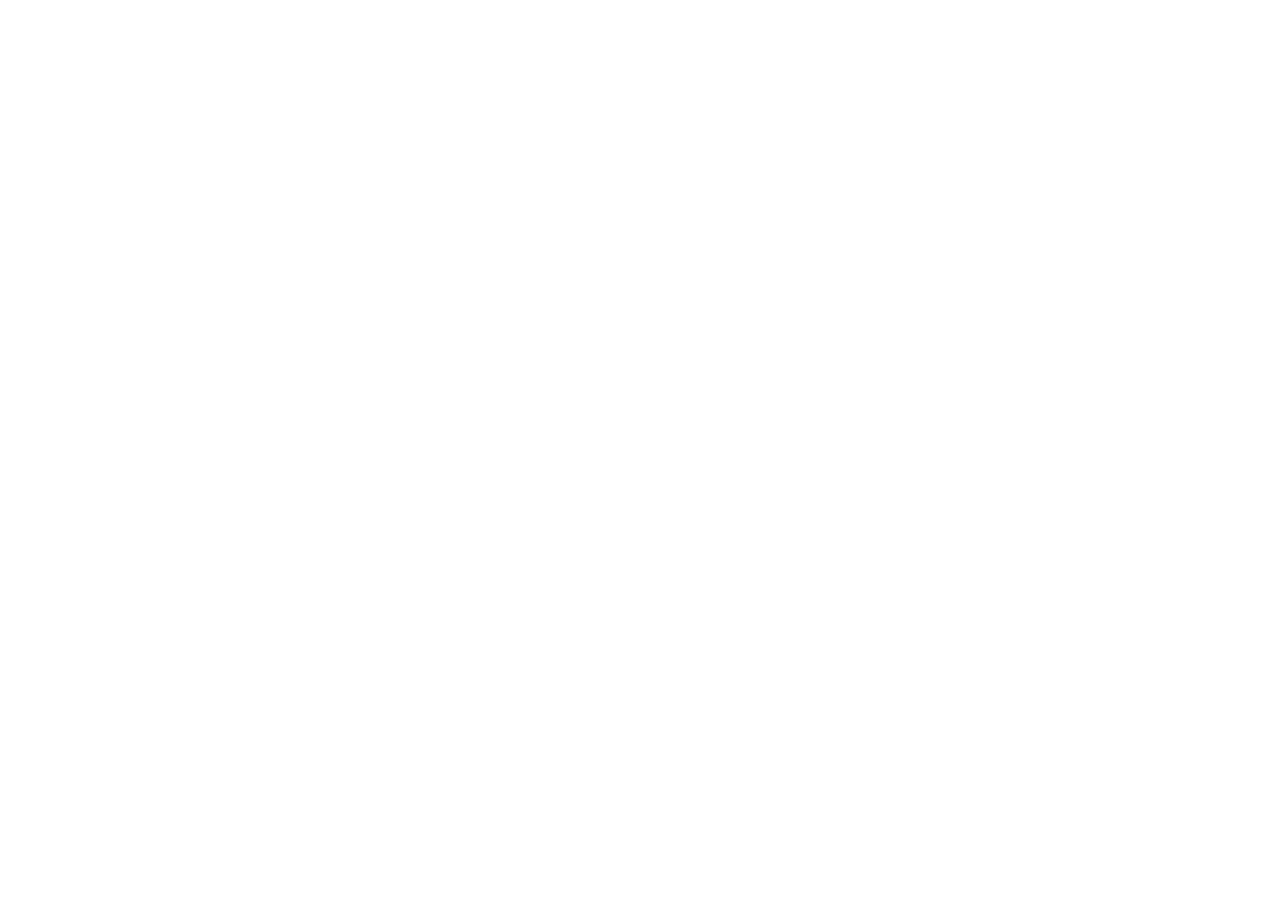
==== index.html @ 7b65b72e "First commit" ====
<!DOCTYPE html>
<html lang="en">
<head>
    <meta charset="UTF-8">
    <meta http-equiv="X-UA-Compatible" content="IE=edge">
    <meta name="viewport" content="width=device-width, initial-scale=1.0">
    <link rel="stylesheet" href="style.css">
    <title>Document</title>
</head>
<body>
    

    <script src="index.js"></script>
</body>
</html>
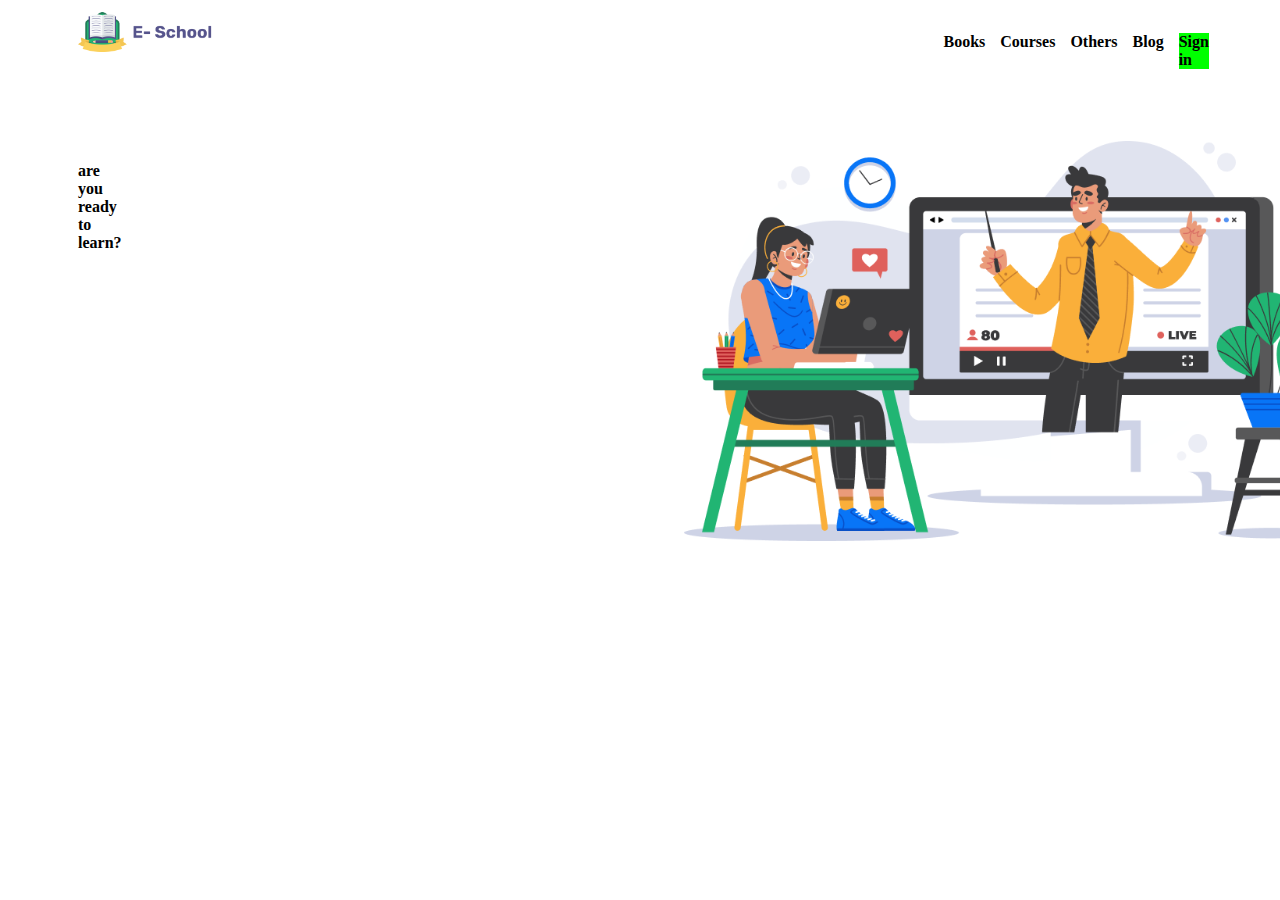
==== commit 95c0fcff: "first push" ====
--- a/index.html
+++ b/index.html
@@ -9,6 +9,43 @@
 </head>
 <body>
     
+    <div class="container">
+
+        <div class="part1">
+            <div class="navbar">
+                <div class="logo">
+                    <img height="40px" width="auto" src="/images/Logo.png" alt="">
+                </div>
+                <div class="right-nav">
+                    <h4 class="w1">Books</h4>
+                    <h4 class="w2">Courses</h4>
+                    <h4 class="w3">Others</h4>
+                    <h4 class="w4">Blog</h4>
+                    <h4 class="w5">Sign in</h4>
+                </div>
+            </div>
+
+            <div class="below-nav">
+                <div class="left">
+
+                    <h4> are you ready to learn?</h4>
+
+                </div>
+                
+
+                <div class="right">
+                    <img height="400px" width="auto" src="/images/Illustration.png" alt="">
+                </div>
+
+            </div>
+
+        </div>
+
+        <div class="part2">
+
+        </div>
+
+    </div>
 
     <script src="index.js"></script>
 </body>
--- a/style.css
+++ b/style.css
@@ -0,0 +1,47 @@
+body{
+    
+}
+
+.container{
+    padding-top: 4px;
+    padding-right: 70px;
+    padding-left: 70px;
+}
+.part1{
+    
+}
+
+
+.navbar{
+    display: flex;
+}
+
+.right-nav{
+    display: flex;
+    margin-left: 65%;
+    justify-content: space-between;
+}
+
+.w2{
+    margin-left: 15px;
+}
+.w3{
+    margin-left: 15px;
+}
+.w4{
+    margin-left: 15px;
+}
+.w5{
+    margin-left: 15px;
+    border-width: 30px;
+    background-color: lime;
+}
+
+.below-nav{
+    margin-top: 50px;
+    display: flex;
+}
+
+.right{
+    margin-left: 50%;
+}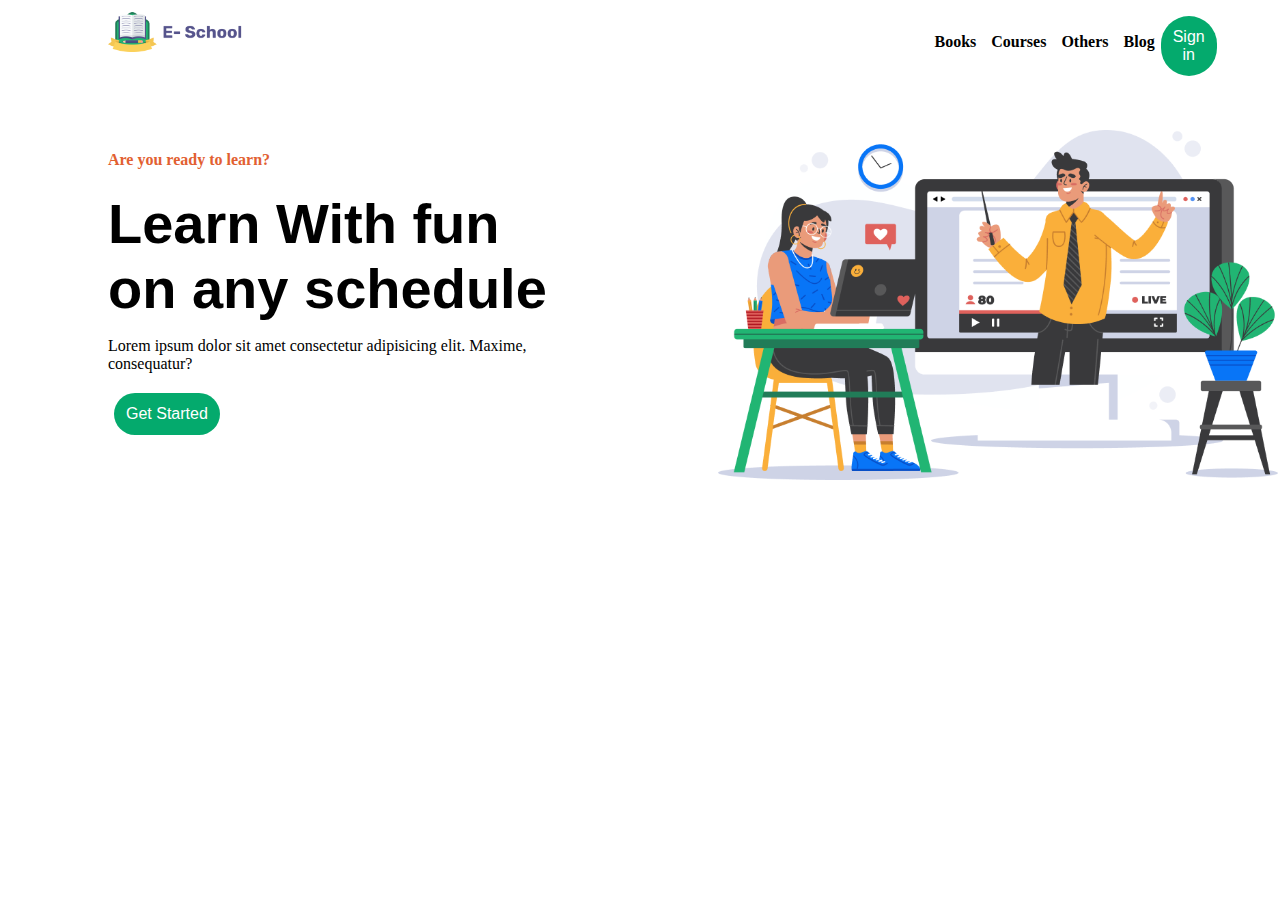
==== commit 1c1d1311: "push2" ====
--- a/index.html
+++ b/index.html
@@ -21,20 +21,25 @@
                     <h4 class="w2">Courses</h4>
                     <h4 class="w3">Others</h4>
                     <h4 class="w4">Blog</h4>
-                    <h4 class="w5">Sign in</h4>
+                    <button class="button">Sign in</button>
                 </div>
             </div>
 
             <div class="below-nav">
                 <div class="left">
 
-                    <h4> are you ready to learn?</h4>
+                    <div class="leftbox">
+                        <h4 class="s1"> Are you ready to learn? </h4>
+                        <b class="bold">Learn With fun on any schedule</b>
+                        <p>Lorem ipsum dolor sit amet consectetur adipisicing elit. Maxime, consequatur?</p>
+                        <button class="button">Get Started</button>
+                    </div>
 
                 </div>
                 
 
                 <div class="right">
-                    <img height="400px" width="auto" src="/images/Illustration.png" alt="">
+                    <img height="350px" width="auto" src="/images/Illustration.png" alt="">
                 </div>
 
             </div>
--- a/style.css
+++ b/style.css
@@ -4,8 +4,8 @@
 
 .container{
     padding-top: 4px;
-    padding-right: 70px;
-    padding-left: 70px;
+    padding-right: 100px;
+    padding-left: 100px;
 }
 .part1{
     
@@ -43,5 +43,33 @@
 }
 
 .right{
-    margin-left: 50%;
+    margin-left: 15%;
+}
+.s1{
+    color: rgb(226, 96, 49);
+}
+.leftbox{
+    height: 450px;
+    width: 450px;
+    
+}
+
+.bold{
+    font-weight:600;
+    font-family:sans-serif;
+    font-size: 3.5rem;
+}
+
+.button{
+        background-color: #04AA6D;
+        border: none;
+        color: white;
+        padding: 12px;
+        text-align: center;
+        text-decoration: none;
+        /* display: inline-block; */
+        font-size: 16px;
+        margin: 4px 6px;
+        border-radius: 50px;
+    
 }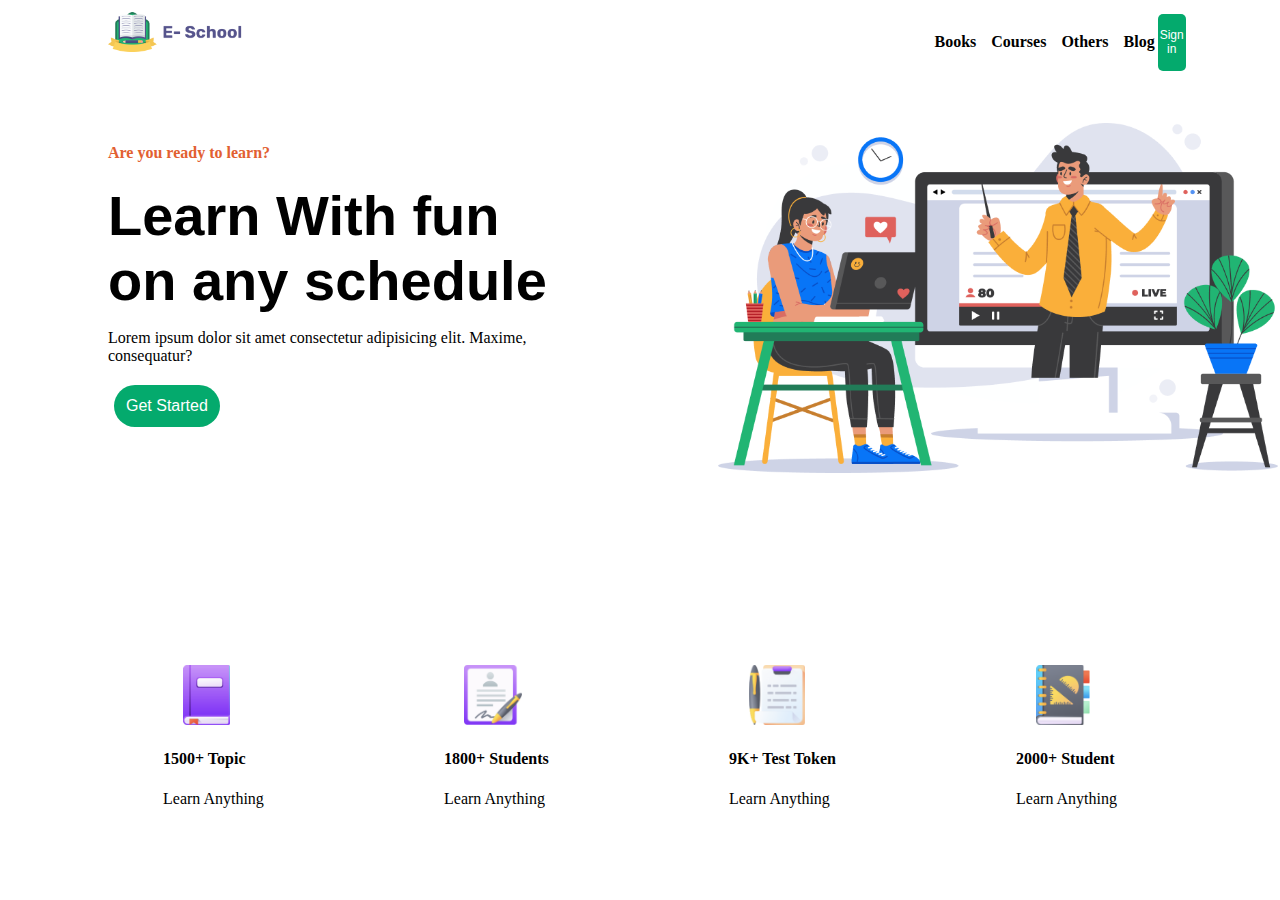
==== commit 2756fc3d: "last push" ====
--- a/index.html
+++ b/index.html
@@ -21,7 +21,7 @@
                     <h4 class="w2">Courses</h4>
                     <h4 class="w3">Others</h4>
                     <h4 class="w4">Blog</h4>
-                    <button class="button">Sign in</button>
+                    <button class="button1">Sign in</button>
                 </div>
             </div>
 
@@ -47,10 +47,34 @@
         </div>
 
         <div class="part2">
+  
 
-        </div>
+     <div class="box1">
+        <img class ="img" height="60" src="/images/book.png" alt="">
+        <h4>1500+ Topic</h4>
+        Learn Anything
+     </div>
+
+     <div class="box2">
+        <img class ="img" height="60" src="/images/Student.png" alt="">
+        <h4>1800+ Students</h4>
+        Learn Anything
+    </div>
+
+    <div class="box3">
+        <img class ="img"height="60" src="/images/Test.png" alt="">
+        <h4>9K+ Test Token</h4>
+        Learn Anything
+    </div>
+
+    <div class="box4">
+        <img class ="img" height="60" src="/images/Students.png" alt="">
+        <h4>2000+ Student</h4>
+        Learn Anything
 
     </div>
+
+    
 
     <script src="index.js"></script>
 </body>
--- a/style.css
+++ b/style.css
@@ -1,15 +1,15 @@
-body{
+/* body{
     
-}
+} */
 
 .container{
     padding-top: 4px;
     padding-right: 100px;
     padding-left: 100px;
 }
-.part1{
+/* .part1{
     
-}
+} */
 
 
 .navbar{
@@ -72,4 +72,72 @@
         margin: 4px 6px;
         border-radius: 50px;
     
-}+}
+
+.button1{
+    background-color: #04AA6D;
+    border: none;
+    color: white;
+    padding: 2px;
+    text-align: center;
+    text-decoration: none;
+    /* display: inline-block; */
+    font-size: 12px;
+    margin: 2px 3px;
+    border-radius: 5px;
+
+}
+
+.part2{
+    margin-top: 2%;
+    display: flex;
+    justify-content: space-between;
+    margin-left: 5px;
+}
+.box1{
+    border: none;
+    border-color: grey;
+    border-width: 2px;
+    padding: 50px;
+    margin-right: 5px;
+}
+.box2{
+    border: none;
+    border-color: grey;
+    border-width: 2px;
+    padding: 50px;
+    margin-right: 5px;
+}
+
+.box3{
+    border: none;
+    border-color: grey;
+    border-width: 2px;
+    padding: 50px;
+    margin-right: 5px;
+}
+
+.box4{
+    border: none;
+    border-color: grey;
+    border-width: 2px;
+    padding: 50px;
+    margin-right: 5px;
+}
+
+.img{
+    margin-left: 20px;
+}
+
+.box1:hover{
+    background-color: rgb(171, 219, 183);
+}
+.box2:hover{
+    background-color: rgb(171, 219, 183);
+}
+.box3:hover{
+    background-color: rgb(171, 219, 183);
+}
+.box4:hover{
+    background-color: rgb(171, 219, 183);
+}
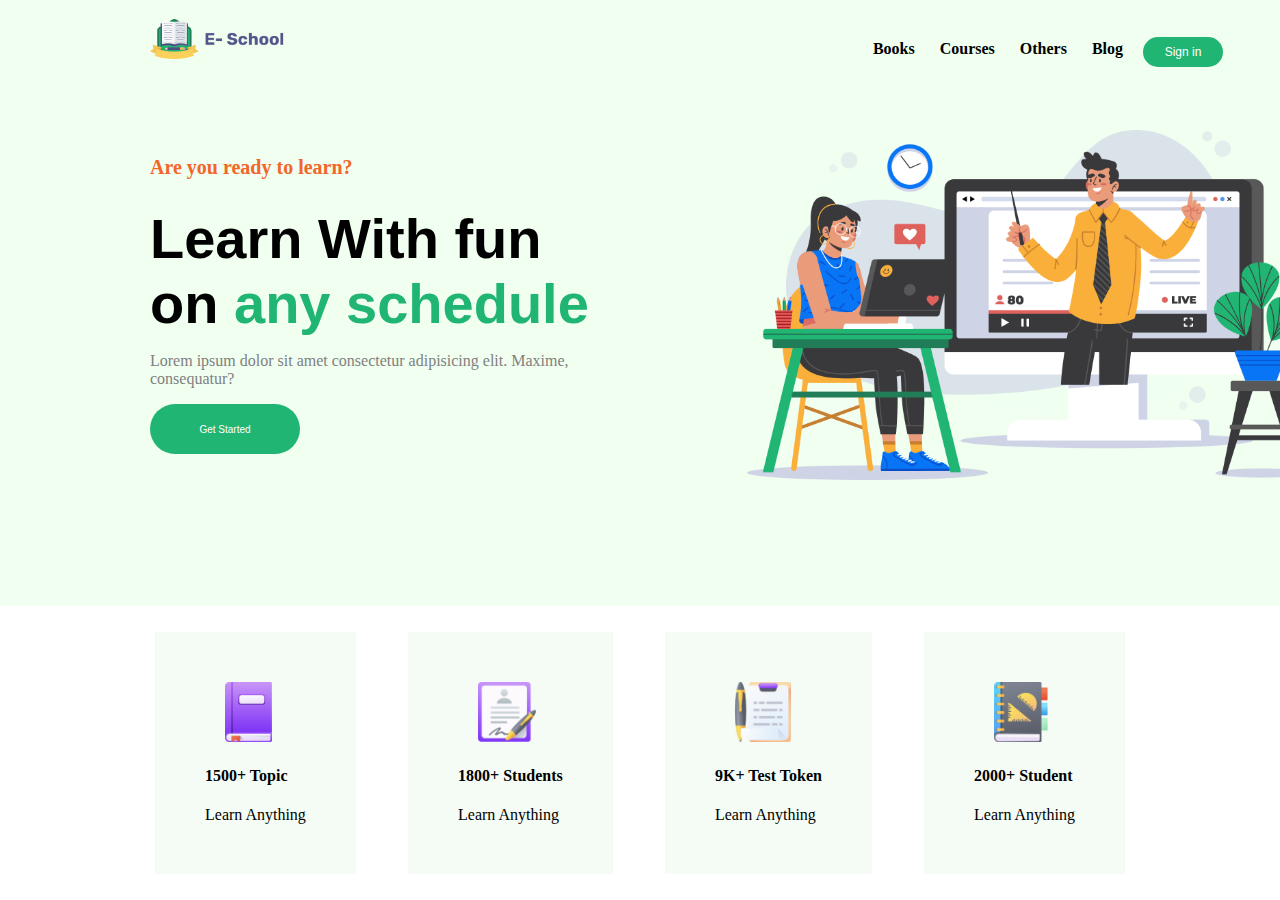
==== commit 546617c0: "Final" ====
--- a/index.html
+++ b/index.html
@@ -1,5 +1,6 @@
 <!DOCTYPE html>
 <html lang="en">
+
 <head>
     <meta charset="UTF-8">
     <meta http-equiv="X-UA-Compatible" content="IE=edge">
@@ -7,75 +8,84 @@
     <link rel="stylesheet" href="style.css">
     <title>Document</title>
 </head>
+
 <body>
-    
+
     <div class="container">
 
         <div class="part1">
-            <div class="navbar">
-                <div class="logo">
-                    <img height="40px" width="auto" src="/images/Logo.png" alt="">
+            <div class="section">
+                <div class="navbar">
+                    <div class="logo">
+                        <img height="40px" width="auto" src="/images/Logo.png" alt="">
+                    </div>
+                    <div class="right-nav">
+                        <h4 class="w1">Books</h4>
+                        <h4 class="w2">Courses</h4>
+                        <h4 class="w3">Others</h4>
+                        <h4 class="w4">Blog</h4>
+                        <button class="button1">Sign in</button>
+                    </div>
                 </div>
-                <div class="right-nav">
-                    <h4 class="w1">Books</h4>
-                    <h4 class="w2">Courses</h4>
-                    <h4 class="w3">Others</h4>
-                    <h4 class="w4">Blog</h4>
-                    <button class="button1">Sign in</button>
+
+                <div class="below-nav">
+                    <div class="left">
+
+                        <div class="leftbox">
+                            <h4 class="s1"> Are you ready to learn? </h4>
+                            <span class="bold">Learn With fun on </span>
+                            <span class="bold" style="color:#21b573">any schedule</span>
+                            <p style="color: grey;">Lorem ipsum dolor sit amet consectetur adipisicing elit. Maxime,
+                                consequatur?</p>
+                            <button onclick="location.href='page2.html'" class="button">Get Started</button>
+                        </div>
+
+                    </div>
+
+
+                    <div class="right">
+                        <img height="350px" width="auto" src="/images/Illustration.png" alt="">
+                    </div>
+
                 </div>
             </div>
 
-            <div class="below-nav">
-                <div class="left">
+        </div>
 
-                    <div class="leftbox">
-                        <h4 class="s1"> Are you ready to learn? </h4>
-                        <b class="bold">Learn With fun on any schedule</b>
-                        <p>Lorem ipsum dolor sit amet consectetur adipisicing elit. Maxime, consequatur?</p>
-                        <button class="button">Get Started</button>
-                    </div>
+        <div class="part2">
 
-                </div>
-                
 
-                <div class="right">
-                    <img height="350px" width="auto" src="/images/Illustration.png" alt="">
-                </div>
+            <div class="box1">
+                <img class="img" height="60" src="/images/book.png" alt="">
+                <h4>1500+ Topic</h4>
+                Learn Anything
+            </div>
+
+            <div class="box2">
+                <img class="img" height="60" src="/images/Student.png" alt="">
+                <h4>1800+ Students</h4>
+                Learn Anything
+            </div>
+
+            <div class="box3">
+                <img class="img" height="60" src="/images/Test.png" alt="">
+                <h4>9K+ Test Token</h4>
+                Learn Anything
+            </div>
+
+            <div class="box4">
+                <img class="img" height="60" src="/images/Students.png" alt="">
+                <h4>2000+ Student</h4>
+                Learn Anything
 
             </div>
 
         </div>
 
-        <div class="part2">
-  
+        <div>
+            <span style="color: white;">kdsljk</span>
+        </div>
 
-     <div class="box1">
-        <img class ="img" height="60" src="/images/book.png" alt="">
-        <h4>1500+ Topic</h4>
-        Learn Anything
-     </div>
+</body>
 
-     <div class="box2">
-        <img class ="img" height="60" src="/images/Student.png" alt="">
-        <h4>1800+ Students</h4>
-        Learn Anything
-    </div>
-
-    <div class="box3">
-        <img class ="img"height="60" src="/images/Test.png" alt="">
-        <h4>9K+ Test Token</h4>
-        Learn Anything
-    </div>
-
-    <div class="box4">
-        <img class ="img" height="60" src="/images/Students.png" alt="">
-        <h4>2000+ Student</h4>
-        Learn Anything
-
-    </div>
-
-    
-
-    <script src="index.js"></script>
-</body>
 </html>--- a/style.css
+++ b/style.css
@@ -1,38 +1,44 @@
-/* body{
-    
-} */
+html, body
+{
+    margin: 0px; padding: 0px
+}
+.section{
+    padding-top: 4px;
+    padding-right: 150px;
+    padding-left: 150px; 
+}
+.part1{
 
-.container{
-    padding-top: 4px;
-    padding-right: 100px;
-    padding-left: 100px;
+    background-color: rgb(240, 255, 240); 
 }
-/* .part1{
-    
-} */
 
+.part2{
+    padding-right: 180px;
+    padding-left: 180px;
+}
 
 .navbar{
     display: flex;
+    margin-top: 15px;
 }
 
 .right-nav{
     display: flex;
-    margin-left: 65%;
+    margin-left: 60%;
     justify-content: space-between;
 }
 
 .w2{
-    margin-left: 15px;
+    margin-left: 25px;
 }
 .w3{
-    margin-left: 15px;
+    margin-left: 25px;
 }
 .w4{
-    margin-left: 15px;
+    margin-left: 25px;
 }
 .w5{
-    margin-left: 15px;
+    margin-left: 25px;
     border-width: 30px;
     background-color: lime;
 }
@@ -46,7 +52,8 @@
     margin-left: 15%;
 }
 .s1{
-    color: rgb(226, 96, 49);
+    color: rgb(243, 102, 42);
+    font-size: 20px;
 }
 .leftbox{
     height: 450px;
@@ -55,36 +62,43 @@
 }
 
 .bold{
-    font-weight:600;
-    font-family:sans-serif;
+    font-weight:700;
+    font-family:Arial, Helvetica, sans-serif;
     font-size: 3.5rem;
 }
 
 .button{
-        background-color: #04AA6D;
+        position: relative;
+        background-color: rgb(33, 181, 115);
         border: none;
-        color: white;
-        padding: 12px;
+        font-size: 10px;
+        color: #FFFFFF;
+        padding: 20px;
+        width: 150px;
+        height:50px;
         text-align: center;
+        border-radius: 50px;
         text-decoration: none;
-        /* display: inline-block; */
-        font-size: 16px;
-        margin: 4px 6px;
-        border-radius: 50px;
+        cursor: pointer;
+        
     
 }
 
 .button1{
-    background-color: #04AA6D;
-    border: none;
-    color: white;
-    padding: 2px;
-    text-align: center;
-    text-decoration: none;
-    /* display: inline-block; */
-    font-size: 12px;
-    margin: 2px 3px;
-    border-radius: 5px;
+    position: relative;
+        background-color: rgb(33, 181, 115);;
+        border: none;
+        font-size: 12px;
+        color: #FFFFFF;
+        padding: 2px;
+        width: 80px;
+        height: 30px;
+        text-align: center;
+        border-radius: 30px;
+        text-decoration: none;
+        cursor: pointer;
+        margin-top: 18px;
+        margin-left: 20px;
 
 }
 
@@ -93,29 +107,39 @@
     display: flex;
     justify-content: space-between;
     margin-left: 5px;
+    padding-right: 150px;
+    padding-left: 150px; 
 }
 .box1{
     border: none;
+    background-color: rgb(244, 252, 245);
     border-color: grey;
     border-width: 2px;
     padding: 50px;
     margin-right: 5px;
+    cursor: pointer;
 }
 .box2{
     border: none;
+    background-color: rgb(244, 252, 245);
     border-color: grey;
     border-width: 2px;
     padding: 50px;
     margin-right: 5px;
+    cursor: pointer;
 }
+
 
 .box3{
     border: none;
     border-color: grey;
+    background-color: rgb(244, 252, 245);
     border-width: 2px;
     padding: 50px;
     margin-right: 5px;
+    cursor: pointer;
 }
+
 
 .box4{
     border: none;
@@ -123,21 +147,39 @@
     border-width: 2px;
     padding: 50px;
     margin-right: 5px;
+    background-color: rgb(244, 252, 245);
+    cursor: pointer;
 }
 
 .img{
     margin-left: 20px;
 }
 
+
 .box1:hover{
-    background-color: rgb(171, 219, 183);
+    background-color: white;
+    box-shadow: darkgrey 12px 11px 8px 8px;
+    transform: scale(1.1);
+  
 }
+
 .box2:hover{
-    background-color: rgb(171, 219, 183);
+    background-color: white;
+    box-shadow: darkgrey 12px 11px 8px 8px;
+    transform: scale(1.1);
+  
 }
+
 .box3:hover{
-    background-color: rgb(171, 219, 183);
+    background-color: white;
+    box-shadow: darkgrey 12px 11px 8px 8px;
+    transform: scale(1.1);
+  
 }
+
 .box4:hover{
-    background-color: rgb(171, 219, 183);
-}
+    background-color: white;
+    box-shadow: darkgrey 12px 11px 8px 8px;
+    transform: scale(1.1);
+  
+}